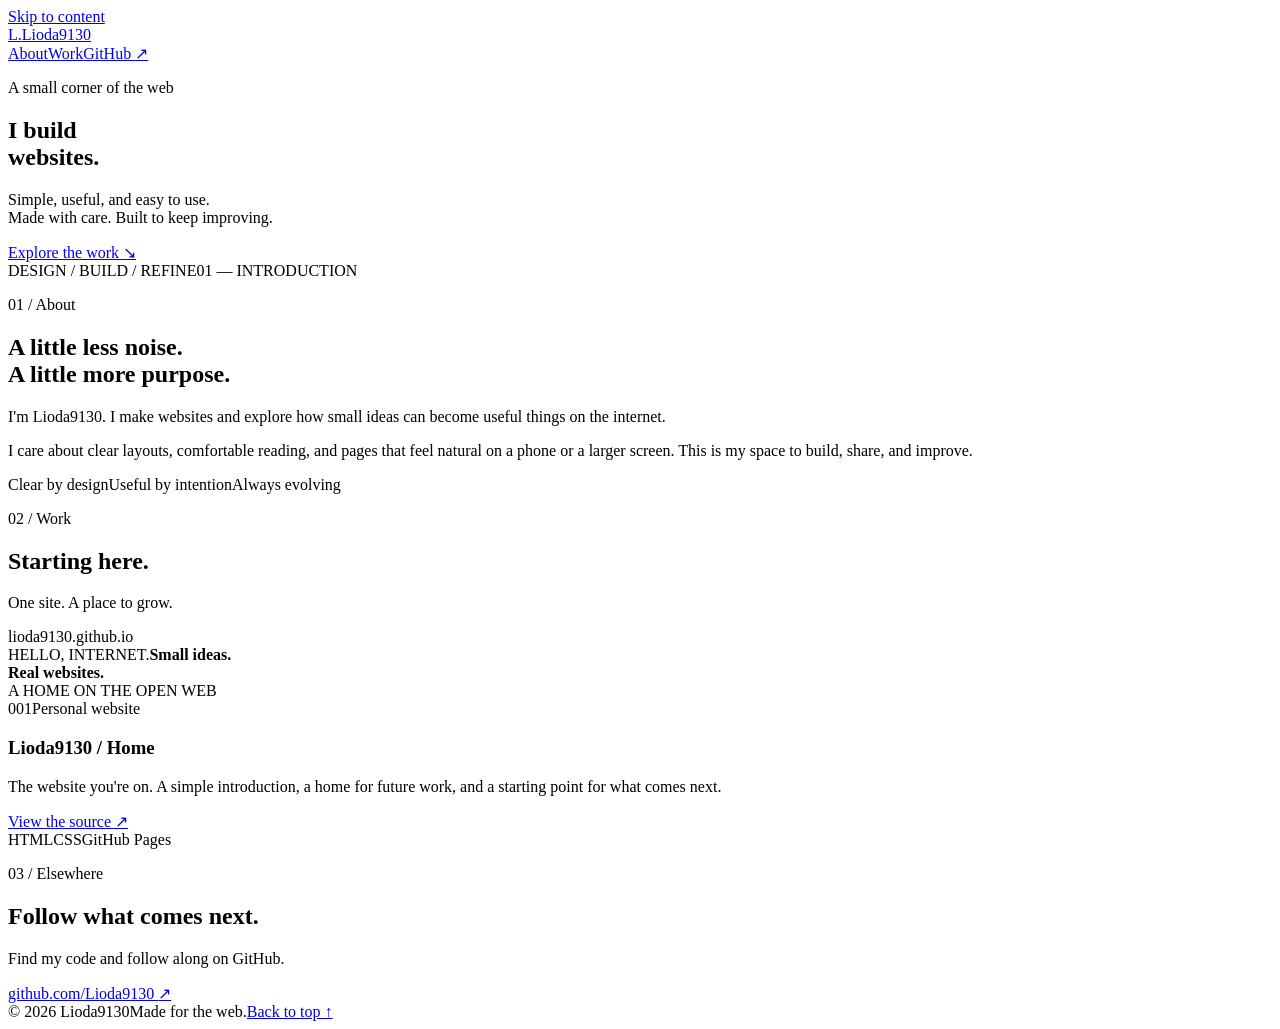
==== docs/index.html @ 0ebde5b3 "feat: launch Lioda9130 personal website" ====
<!doctype html>
<html lang="en">
<head>
  <meta charset="utf-8">
  <meta name="viewport" content="width=device-width, initial-scale=1">
  <title>Lioda9130 — I build websites.</title>
  <meta name="description" content="Lioda9130 builds simple, useful websites. A personal space for web projects, thoughtful design, and things made for the open web.">
  <meta name="robots" content="index, follow">
  <meta name="theme-color" content="#f5f3eb">
  <link rel="canonical" href="https://lioda9130.github.io/">
  <link rel="icon" href="/favicon.svg" type="image/svg+xml">
  <link rel="stylesheet" href="/styles.css">
  <meta property="og:type" content="website">
  <meta property="og:title" content="Lioda9130 — I build websites.">
  <meta property="og:description" content="Simple, useful, and easy to use. A personal space for things made for the web.">
  <meta property="og:url" content="https://lioda9130.github.io/">
  <meta property="og:site_name" content="Lioda9130">
  <meta name="twitter:card" content="summary">
  <script type="application/ld+json">
  {"@context":"https://schema.org","@graph":[{"@type":"WebSite","@id":"https://lioda9130.github.io/#website","url":"https://lioda9130.github.io/","name":"Lioda9130","description":"Simple, useful websites by Lioda9130.","inLanguage":"en","author":{"@id":"https://lioda9130.github.io/#person"}},{"@type":"Person","@id":"https://lioda9130.github.io/#person","name":"Lioda9130","url":"https://lioda9130.github.io/","sameAs":["https://github.com/Lioda9130"]}]}
  </script>
</head>
<body>
  <a class="skip-link" href="#main">Skip to content</a>
  <header class="site-header wrap">
    <a class="wordmark" href="/" aria-label="Lioda9130 home"><span class="mark" aria-hidden="true">L.</span>Lioda9130</a>
    <nav aria-label="Main navigation"><a href="#about">About</a><a href="#work">Work</a><a href="https://github.com/Lioda9130">GitHub <span aria-hidden="true">↗</span></a></nav>
  </header>
  <main id="main">
    <section class="hero wrap" aria-labelledby="hero-title">
      <p class="eyebrow"><span class="dot" aria-hidden="true"></span>A small corner of the web</p>
      <h1 id="hero-title">I build<br><span>websites.</span></h1>
      <div class="hero-bottom"><p>Simple, useful, and easy to use.<br>Made with care. Built to keep improving.</p><a class="button" href="#work">Explore the work <span aria-hidden="true">↘</span></a></div>
      <div class="hero-note" aria-hidden="true"><span>DESIGN / BUILD / REFINE</span><span>01 — INTRODUCTION</span></div>
    </section>
    <section id="about" class="about wrap section" aria-labelledby="about-title">
      <p class="eyebrow section-label">01 / About</p>
      <div><h2 id="about-title">A little less noise.<br>A little more purpose.</h2><p>I'm Lioda9130. I make websites and explore how small ideas can become useful things on the internet.</p><p>I care about clear layouts, comfortable reading, and pages that feel natural on a phone or a larger screen. This is my space to build, share, and improve.</p><div class="principles"><span>Clear by design</span><span>Useful by intention</span><span>Always evolving</span></div></div>
    </section>
    <section id="work" class="work wrap section" aria-labelledby="work-title">
      <div class="section-heading"><div><p class="eyebrow">02 / Work</p><h2 id="work-title">Starting here.</h2></div><p>One site. A place to grow.</p></div>
      <article class="project">
        <div class="project-art" aria-hidden="true"><div class="mini-browser"><div class="browser-bar"><i></i><i></i><i></i><span>lioda9130.github.io</span></div><div class="mini-content"><span>HELLO, INTERNET.</span><strong>Small ideas.<br>Real websites.</strong><div class="mini-line"></div></div></div><span class="art-caption">A HOME ON THE OPEN WEB</span></div>
        <div class="project-description"><div class="project-meta"><span>001</span><span>Personal website</span></div><h3>Lioda9130 / Home</h3><p>The website you're on. A simple introduction, a home for future work, and a starting point for what comes next.</p><a class="text-link" href="https://github.com/Lioda9130/lioda9130.github.io">View the source <span aria-hidden="true">↗</span></a><div class="tags"><span>HTML</span><span>CSS</span><span>GitHub Pages</span></div></div>
      </article>
    </section>
    <section class="outro wrap section" aria-labelledby="outro-title"><p class="eyebrow">03 / Elsewhere</p><div><h2 id="outro-title">Follow what comes next.</h2><p>Find my code and follow along on GitHub.</p><a class="text-link" href="https://github.com/Lioda9130">github.com/Lioda9130 <span aria-hidden="true">↗</span></a></div></section>
  </main>
  <footer class="wrap"><span>© 2026 Lioda9130</span><span>Made for the web.</span><a href="#main">Back to top ↑</a></footer>
</body>
</html>
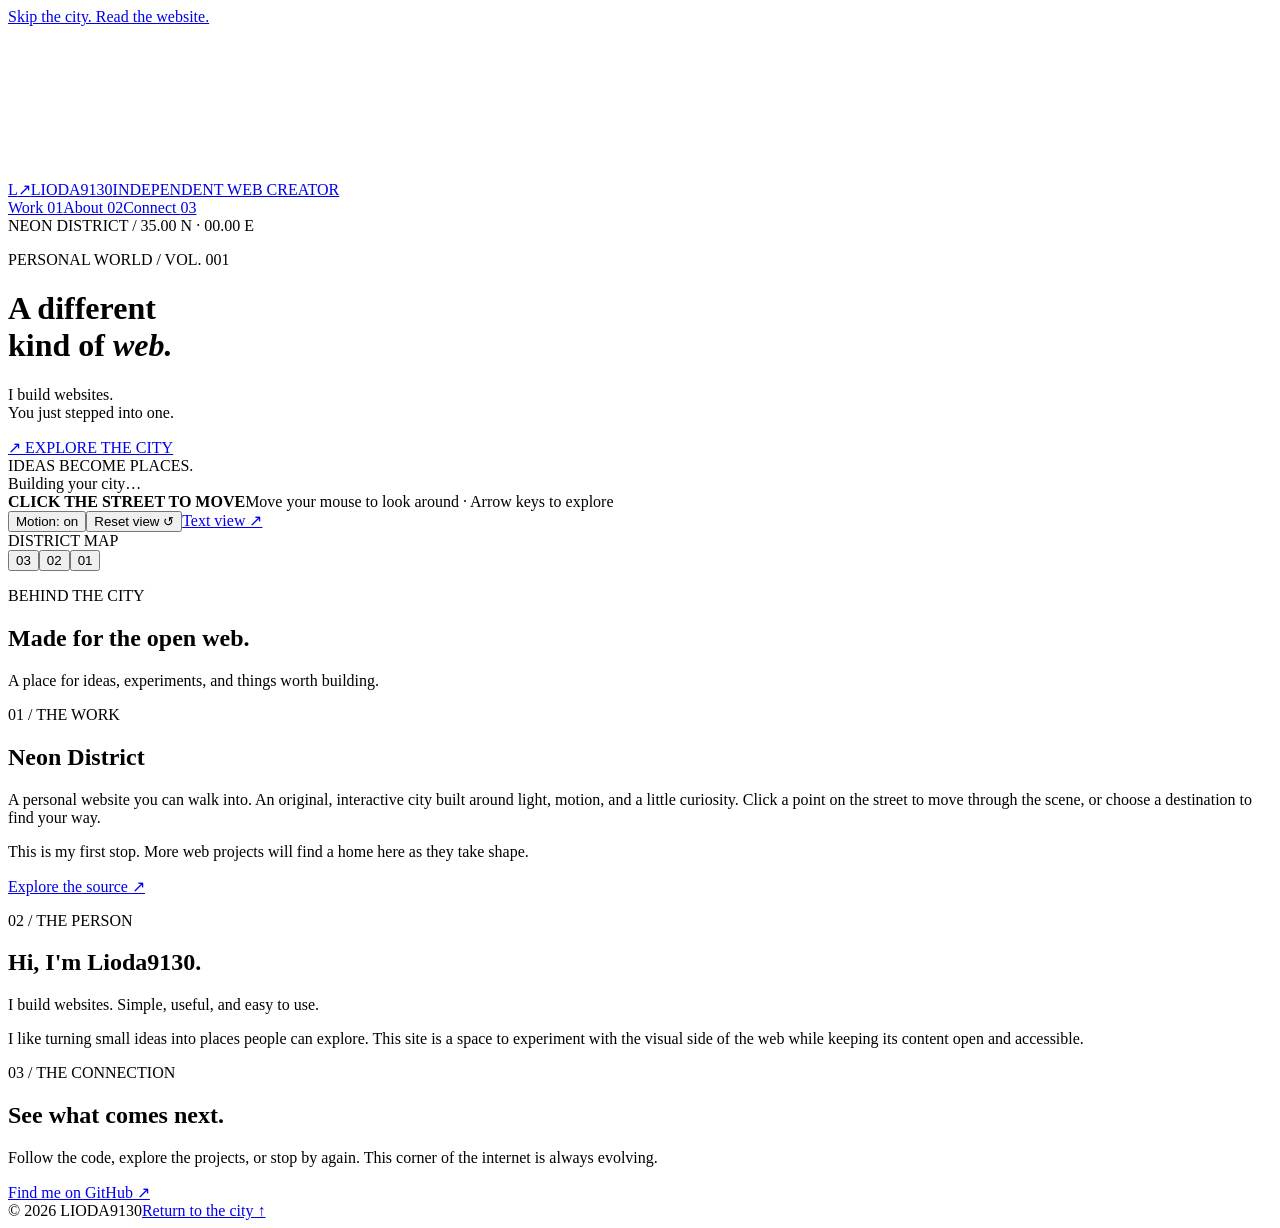
==== commit 68a9d191: "feat: create interactive cyberpunk city experience" ====
--- a/docs/index.html
+++ b/docs/index.html
@@ -3,49 +3,50 @@
 <head>
   <meta charset="utf-8">
   <meta name="viewport" content="width=device-width, initial-scale=1">
-  <title>Lioda9130 — I build websites.</title>
-  <meta name="description" content="Lioda9130 builds simple, useful websites. A personal space for web projects, thoughtful design, and things made for the open web.">
+  <title>Lioda9130 — A different kind of web.</title>
+  <meta name="description" content="Enter Neon District, an interactive cyberpunk city by Lioda9130. Explore the streets, discover my work, and meet the person building for the web.">
   <meta name="robots" content="index, follow">
-  <meta name="theme-color" content="#f5f3eb">
+  <meta name="theme-color" content="#050711">
   <link rel="canonical" href="https://lioda9130.github.io/">
   <link rel="icon" href="/favicon.svg" type="image/svg+xml">
   <link rel="stylesheet" href="/styles.css">
   <meta property="og:type" content="website">
-  <meta property="og:title" content="Lioda9130 — I build websites.">
-  <meta property="og:description" content="Simple, useful, and easy to use. A personal space for things made for the web.">
+  <meta property="og:title" content="Lioda9130 — Neon District">
+  <meta property="og:description" content="A different kind of web. Step into an interactive neon city.">
   <meta property="og:url" content="https://lioda9130.github.io/">
   <meta property="og:site_name" content="Lioda9130">
   <meta name="twitter:card" content="summary">
-  <script type="application/ld+json">
-  {"@context":"https://schema.org","@graph":[{"@type":"WebSite","@id":"https://lioda9130.github.io/#website","url":"https://lioda9130.github.io/","name":"Lioda9130","description":"Simple, useful websites by Lioda9130.","inLanguage":"en","author":{"@id":"https://lioda9130.github.io/#person"}},{"@type":"Person","@id":"https://lioda9130.github.io/#person","name":"Lioda9130","url":"https://lioda9130.github.io/","sameAs":["https://github.com/Lioda9130"]}]}
-  </script>
+  <script type="application/ld+json">{"@context":"https://schema.org","@graph":[{"@type":"WebSite","@id":"https://lioda9130.github.io/#website","url":"https://lioda9130.github.io/","name":"Lioda9130","description":"An interactive city and personal website by Lioda9130.","inLanguage":"en","author":{"@id":"https://lioda9130.github.io/#person"}},{"@type":"Person","@id":"https://lioda9130.github.io/#person","name":"Lioda9130","url":"https://lioda9130.github.io/","sameAs":["https://github.com/Lioda9130"]}]}</script>
 </head>
 <body>
-  <a class="skip-link" href="#main">Skip to content</a>
-  <header class="site-header wrap">
-    <a class="wordmark" href="/" aria-label="Lioda9130 home"><span class="mark" aria-hidden="true">L.</span>Lioda9130</a>
-    <nav aria-label="Main navigation"><a href="#about">About</a><a href="#work">Work</a><a href="https://github.com/Lioda9130">GitHub <span aria-hidden="true">↗</span></a></nav>
-  </header>
-  <main id="main">
-    <section class="hero wrap" aria-labelledby="hero-title">
-      <p class="eyebrow"><span class="dot" aria-hidden="true"></span>A small corner of the web</p>
-      <h1 id="hero-title">I build<br><span>websites.</span></h1>
-      <div class="hero-bottom"><p>Simple, useful, and easy to use.<br>Made with care. Built to keep improving.</p><a class="button" href="#work">Explore the work <span aria-hidden="true">↘</span></a></div>
-      <div class="hero-note" aria-hidden="true"><span>DESIGN / BUILD / REFINE</span><span>01 — INTRODUCTION</span></div>
-    </section>
-    <section id="about" class="about wrap section" aria-labelledby="about-title">
-      <p class="eyebrow section-label">01 / About</p>
-      <div><h2 id="about-title">A little less noise.<br>A little more purpose.</h2><p>I'm Lioda9130. I make websites and explore how small ideas can become useful things on the internet.</p><p>I care about clear layouts, comfortable reading, and pages that feel natural on a phone or a larger screen. This is my space to build, share, and improve.</p><div class="principles"><span>Clear by design</span><span>Useful by intention</span><span>Always evolving</span></div></div>
-    </section>
-    <section id="work" class="work wrap section" aria-labelledby="work-title">
-      <div class="section-heading"><div><p class="eyebrow">02 / Work</p><h2 id="work-title">Starting here.</h2></div><p>One site. A place to grow.</p></div>
-      <article class="project">
-        <div class="project-art" aria-hidden="true"><div class="mini-browser"><div class="browser-bar"><i></i><i></i><i></i><span>lioda9130.github.io</span></div><div class="mini-content"><span>HELLO, INTERNET.</span><strong>Small ideas.<br>Real websites.</strong><div class="mini-line"></div></div></div><span class="art-caption">A HOME ON THE OPEN WEB</span></div>
-        <div class="project-description"><div class="project-meta"><span>001</span><span>Personal website</span></div><h3>Lioda9130 / Home</h3><p>The website you're on. A simple introduction, a home for future work, and a starting point for what comes next.</p><a class="text-link" href="https://github.com/Lioda9130/lioda9130.github.io">View the source <span aria-hidden="true">↗</span></a><div class="tags"><span>HTML</span><span>CSS</span><span>GitHub Pages</span></div></div>
-      </article>
-    </section>
-    <section class="outro wrap section" aria-labelledby="outro-title"><p class="eyebrow">03 / Elsewhere</p><div><h2 id="outro-title">Follow what comes next.</h2><p>Find my code and follow along on GitHub.</p><a class="text-link" href="https://github.com/Lioda9130">github.com/Lioda9130 <span aria-hidden="true">↗</span></a></div></section>
+  <a class="skip-link" href="#content">Skip the city. Read the website.</a>
+  <div class="experience" id="experience">
+    <canvas id="city" aria-label="Interactive neon city. Click the street to move, or use the destination buttons." tabindex="0" aria-describedby="controls-help"></canvas>
+    <div class="atmosphere" aria-hidden="true"></div>
+    <header class="site-header">
+      <a class="wordmark" href="/" aria-label="Lioda9130 home"><span class="brand-symbol" aria-hidden="true">L<span>↗</span></span>LIODA9130<span class="brand-caption">INDEPENDENT WEB CREATOR</span></a>
+      <nav aria-label="Main navigation"><a href="#work" data-destination="work">Work <span>01</span></a><a href="#about" data-destination="about">About <span>02</span></a><a href="#connect" data-destination="connect">Connect <span>03</span></a></nav>
+    </header>
+    <div class="coordinates" aria-hidden="true"><span class="live-dot"></span> NEON DISTRICT <span class="coord-divider">/</span> <span id="coordinates">35.00 N · 00.00 E</span></div>
+    <div class="intro" id="intro"><p class="eyebrow">PERSONAL WORLD / VOL. 001</p><h1>A different<br>kind of <em>web.</em></h1><p class="intro-copy">I build websites.<br>You just stepped into one.</p><a class="enter-link" href="#work" data-destination="work"><span class="round-arrow" aria-hidden="true">↗</span> EXPLORE THE CITY</a></div>
+    <div class="world-markers" id="world-markers" aria-label="City destinations"></div>
+    <div class="side-label" aria-hidden="true">IDEAS BECOME PLACES.</div>
+    <div class="travel-status" id="travel-status" role="status" aria-live="polite">Building your city…</div>
+    <div class="bottom-bar">
+      <div class="controls-help" id="controls-help"><span class="mouse-icon" aria-hidden="true"></span><div><strong>CLICK THE STREET TO MOVE</strong><span>Move your mouse to look around · Arrow keys to explore</span></div></div>
+      <div class="experience-controls"><button id="motion-toggle" type="button" aria-pressed="false">Motion: on</button><button id="reset-view" type="button">Reset view ↺</button><a href="#content">Text view ↗</a></div>
+    </div>
+    <div class="minimap" aria-label="City map"><span class="map-title">DISTRICT MAP</span><div class="map-road"><span id="map-player" class="map-player" aria-hidden="true"></span><button data-destination="connect" class="map-point point-connect" aria-label="Travel to Connect">03</button><button data-destination="about" class="map-point point-about" aria-label="Travel to About">02</button><button data-destination="work" class="map-point point-work" aria-label="Travel to Work">01</button></div></div>
+  </div>
+  <main id="content" class="text-content" tabindex="-1">
+    <div class="text-heading"><p class="eyebrow">BEHIND THE CITY</p><h2>Made for the open web.</h2><p>A place for ideas, experiments, and things worth building.</p></div>
+    <section id="work"><p class="eyebrow">01 / THE WORK</p><h2>Neon District</h2><p>A personal website you can walk into. An original, interactive city built around light, motion, and a little curiosity. Click a point on the street to move through the scene, or choose a destination to find your way.</p><p>This is my first stop. More web projects will find a home here as they take shape.</p><a class="text-link" href="https://github.com/Lioda9130/lioda9130.github.io">Explore the source ↗</a></section>
+    <section id="about"><p class="eyebrow">02 / THE PERSON</p><h2>Hi, I'm Lioda9130.</h2><p>I build websites. Simple, useful, and easy to use.</p><p>I like turning small ideas into places people can explore. This site is a space to experiment with the visual side of the web while keeping its content open and accessible.</p></section>
+    <section id="connect"><p class="eyebrow">03 / THE CONNECTION</p><h2>See what comes next.</h2><p>Follow the code, explore the projects, or stop by again. This corner of the internet is always evolving.</p><a class="text-link" href="https://github.com/Lioda9130">Find me on GitHub ↗</a></section>
+    <footer><span>© 2026 LIODA9130</span><a href="#experience">Return to the city ↑</a></footer>
   </main>
-  <footer class="wrap"><span>© 2026 Lioda9130</span><span>Made for the web.</span><a href="#main">Back to top ↑</a></footer>
+  <dialog id="destination-dialog" aria-labelledby="dialog-title"><button class="dialog-close" id="close-dialog" aria-label="Close destination">×</button><p class="eyebrow" id="dialog-number"></p><h2 id="dialog-title"></h2><div id="dialog-copy"></div><button class="continue-button" id="continue-exploring">Keep exploring <span aria-hidden="true">↗</span></button></dialog>
+  <noscript><p class="noscript-note">The interactive city needs JavaScript. All introductions and links are available below.</p></noscript>
+  <script type="module" src="/app.js"></script>
 </body>
-</html>
+</html>
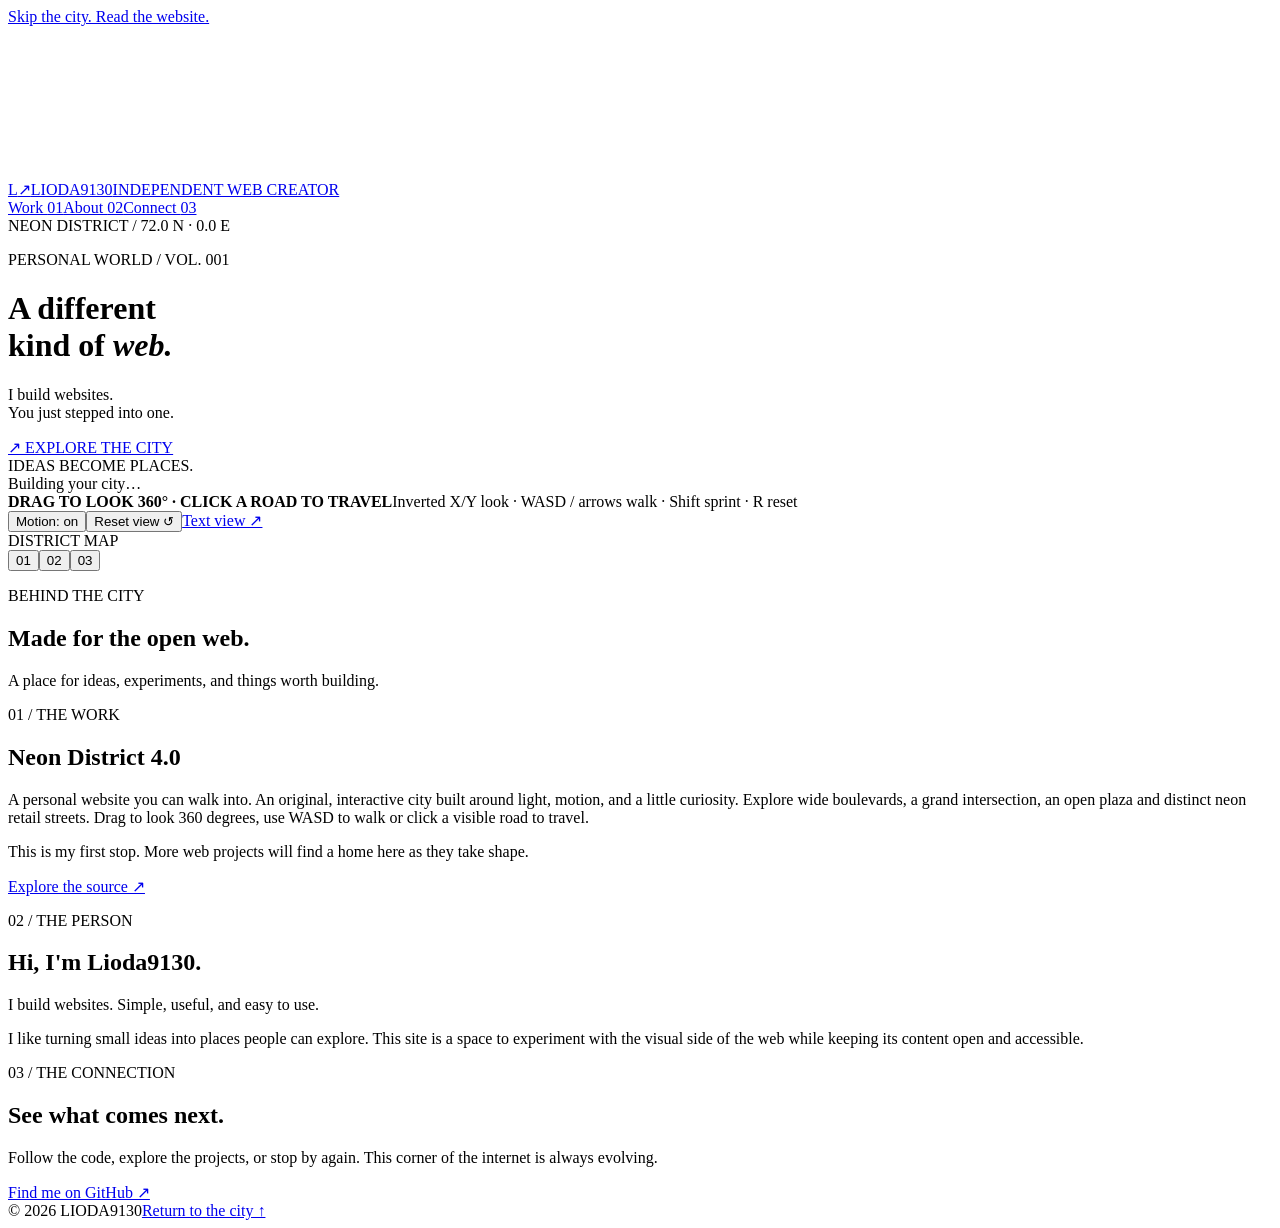
==== commit b7eae0c8: "Install Neon District 4 with GLB city models and free exploration" ====
--- a/docs/index.html
+++ b/docs/index.html
@@ -4,12 +4,12 @@
   <meta charset="utf-8">
   <meta name="viewport" content="width=device-width, initial-scale=1">
   <title>Lioda9130 — A different kind of web.</title>
-  <meta name="description" content="Enter Neon District, an interactive cyberpunk city by Lioda9130. Explore the streets, discover my work, and meet the person building for the web.">
+  <meta name="description" content="Enter Neon District, a living blue-hour cyberpunk city by Lioda9130. Explore the streets, discover my work, and meet the person building for the web.">
   <meta name="robots" content="index, follow">
   <meta name="theme-color" content="#050711">
   <link rel="canonical" href="https://lioda9130.github.io/">
   <link rel="icon" href="/favicon.svg" type="image/svg+xml">
-  <link rel="stylesheet" href="/styles.css">
+  <link rel="stylesheet" href="/styles.css?v=nd4">
   <meta property="og:type" content="website">
   <meta property="og:title" content="Lioda9130 — Neon District">
   <meta property="og:description" content="A different kind of web. Step into an interactive neon city.">
@@ -21,32 +21,32 @@
 <body>
   <a class="skip-link" href="#content">Skip the city. Read the website.</a>
   <div class="experience" id="experience">
-    <canvas id="city" aria-label="Interactive neon city. Click the street to move, or use the destination buttons." tabindex="0" aria-describedby="controls-help"></canvas>
+    <canvas id="city" aria-label="Interactive neon city. Drag to look around, click roads to move, or use destination buttons." tabindex="0" aria-describedby="controls-help"></canvas>
     <div class="atmosphere" aria-hidden="true"></div>
     <header class="site-header">
       <a class="wordmark" href="/" aria-label="Lioda9130 home"><span class="brand-symbol" aria-hidden="true">L<span>↗</span></span>LIODA9130<span class="brand-caption">INDEPENDENT WEB CREATOR</span></a>
       <nav aria-label="Main navigation"><a href="#work" data-destination="work">Work <span>01</span></a><a href="#about" data-destination="about">About <span>02</span></a><a href="#connect" data-destination="connect">Connect <span>03</span></a></nav>
     </header>
-    <div class="coordinates" aria-hidden="true"><span class="live-dot"></span> NEON DISTRICT <span class="coord-divider">/</span> <span id="coordinates">35.00 N · 00.00 E</span></div>
+    <div class="coordinates" aria-hidden="true"><span class="live-dot"></span> NEON DISTRICT <span class="coord-divider">/</span> <span id="coordinates">72.0 N · 0.0 E</span></div>
     <div class="intro" id="intro"><p class="eyebrow">PERSONAL WORLD / VOL. 001</p><h1>A different<br>kind of <em>web.</em></h1><p class="intro-copy">I build websites.<br>You just stepped into one.</p><a class="enter-link" href="#work" data-destination="work"><span class="round-arrow" aria-hidden="true">↗</span> EXPLORE THE CITY</a></div>
     <div class="world-markers" id="world-markers" aria-label="City destinations"></div>
     <div class="side-label" aria-hidden="true">IDEAS BECOME PLACES.</div>
     <div class="travel-status" id="travel-status" role="status" aria-live="polite">Building your city…</div>
     <div class="bottom-bar">
-      <div class="controls-help" id="controls-help"><span class="mouse-icon" aria-hidden="true"></span><div><strong>CLICK THE STREET TO MOVE</strong><span>Move your mouse to look around · Arrow keys to explore</span></div></div>
+      <div class="controls-help" id="controls-help"><span class="mouse-icon" aria-hidden="true"></span><div><strong>DRAG TO LOOK 360° · CLICK A ROAD TO TRAVEL</strong><span>Inverted X/Y look · WASD / arrows walk · Shift sprint · R reset</span></div></div>
       <div class="experience-controls"><button id="motion-toggle" type="button" aria-pressed="false">Motion: on</button><button id="reset-view" type="button">Reset view ↺</button><a href="#content">Text view ↗</a></div>
     </div>
-    <div class="minimap" aria-label="City map"><span class="map-title">DISTRICT MAP</span><div class="map-road"><span id="map-player" class="map-player" aria-hidden="true"></span><button data-destination="connect" class="map-point point-connect" aria-label="Travel to Connect">03</button><button data-destination="about" class="map-point point-about" aria-label="Travel to About">02</button><button data-destination="work" class="map-point point-work" aria-label="Travel to Work">01</button></div></div>
+    <div class="minimap" aria-label="City map"><span class="map-title">DISTRICT MAP</span><div class="map-grid"><span id="map-player" class="map-player" aria-hidden="true"></span><button data-destination="work" class="map-point point-work" aria-label="Travel to Work">01</button><button data-destination="about" class="map-point point-about" aria-label="Travel to About">02</button><button data-destination="connect" class="map-point point-connect" aria-label="Travel to Connect">03</button></div></div>
   </div>
   <main id="content" class="text-content" tabindex="-1">
     <div class="text-heading"><p class="eyebrow">BEHIND THE CITY</p><h2>Made for the open web.</h2><p>A place for ideas, experiments, and things worth building.</p></div>
-    <section id="work"><p class="eyebrow">01 / THE WORK</p><h2>Neon District</h2><p>A personal website you can walk into. An original, interactive city built around light, motion, and a little curiosity. Click a point on the street to move through the scene, or choose a destination to find your way.</p><p>This is my first stop. More web projects will find a home here as they take shape.</p><a class="text-link" href="https://github.com/Lioda9130/lioda9130.github.io">Explore the source ↗</a></section>
+    <section id="work"><p class="eyebrow">01 / THE WORK</p><h2>Neon District 4.0</h2><p>A personal website you can walk into. An original, interactive city built around light, motion, and a little curiosity. Explore wide boulevards, a grand intersection, an open plaza and distinct neon retail streets. Drag to look 360 degrees, use WASD to walk or click a visible road to travel.</p><p>This is my first stop. More web projects will find a home here as they take shape.</p><a class="text-link" href="https://github.com/Lioda9130/lioda9130.github.io">Explore the source ↗</a></section>
     <section id="about"><p class="eyebrow">02 / THE PERSON</p><h2>Hi, I'm Lioda9130.</h2><p>I build websites. Simple, useful, and easy to use.</p><p>I like turning small ideas into places people can explore. This site is a space to experiment with the visual side of the web while keeping its content open and accessible.</p></section>
     <section id="connect"><p class="eyebrow">03 / THE CONNECTION</p><h2>See what comes next.</h2><p>Follow the code, explore the projects, or stop by again. This corner of the internet is always evolving.</p><a class="text-link" href="https://github.com/Lioda9130">Find me on GitHub ↗</a></section>
     <footer><span>© 2026 LIODA9130</span><a href="#experience">Return to the city ↑</a></footer>
   </main>
   <dialog id="destination-dialog" aria-labelledby="dialog-title"><button class="dialog-close" id="close-dialog" aria-label="Close destination">×</button><p class="eyebrow" id="dialog-number"></p><h2 id="dialog-title"></h2><div id="dialog-copy"></div><button class="continue-button" id="continue-exploring">Keep exploring <span aria-hidden="true">↗</span></button></dialog>
   <noscript><p class="noscript-note">The interactive city needs JavaScript. All introductions and links are available below.</p></noscript>
-  <script type="module" src="/app.js"></script>
+  <script type="module" src="/app.js?v=nd4"></script>
 </body>
-</html>+</html>
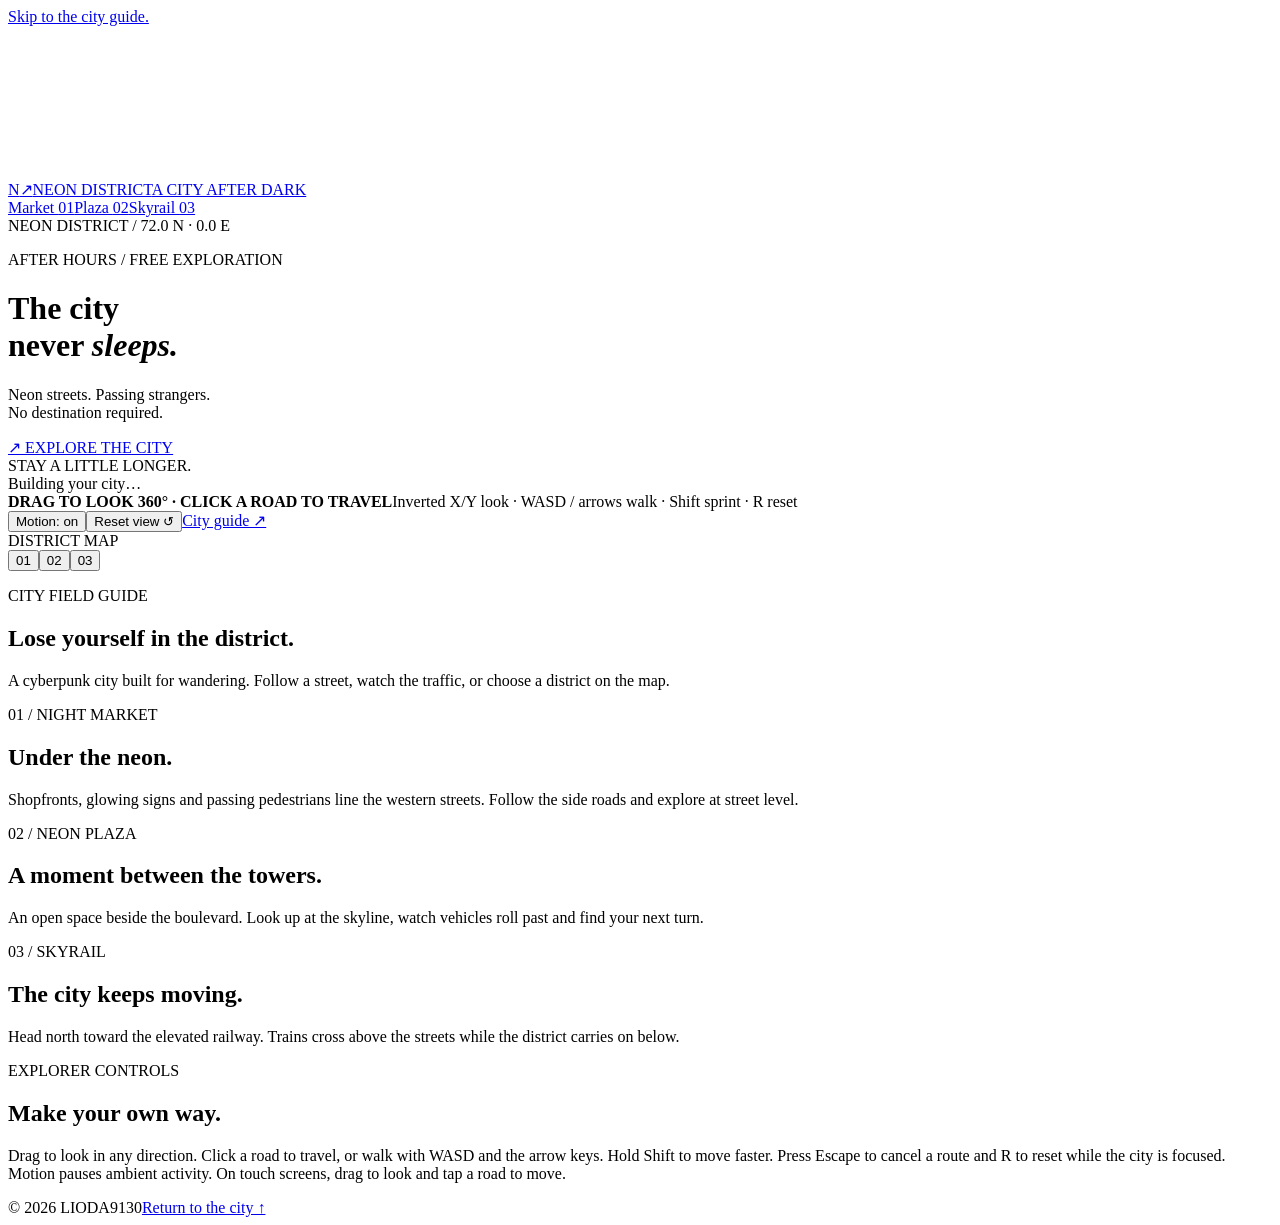
==== commit c2940a05: "Reframe Neon District as a nighttime city exploration experience" ====
--- a/docs/index.html
+++ b/docs/index.html
@@ -3,50 +3,51 @@
 <head>
   <meta charset="utf-8">
   <meta name="viewport" content="width=device-width, initial-scale=1">
-  <title>Lioda9130 — A different kind of web.</title>
-  <meta name="description" content="Enter Neon District, a living blue-hour cyberpunk city by Lioda9130. Explore the streets, discover my work, and meet the person building for the web.">
+  <title>Neon District — Explore the cyberpunk city.</title>
+  <meta name="description" content="Explore Neon District, an interactive cyberpunk city by Lioda9130. Walk neon streets, watch passing traffic, and discover the city at your own pace.">
   <meta name="robots" content="index, follow">
   <meta name="theme-color" content="#050711">
   <link rel="canonical" href="https://lioda9130.github.io/">
   <link rel="icon" href="/favicon.svg" type="image/svg+xml">
-  <link rel="stylesheet" href="/styles.css?v=nd4">
+  <link rel="stylesheet" href="/styles.css?v=city-night">
   <meta property="og:type" content="website">
-  <meta property="og:title" content="Lioda9130 — Neon District">
-  <meta property="og:description" content="A different kind of web. Step into an interactive neon city.">
+  <meta property="og:title" content="Neon District — A city after dark">
+  <meta property="og:description" content="Walk the neon streets. Explore a city that never sleeps.">
   <meta property="og:url" content="https://lioda9130.github.io/">
-  <meta property="og:site_name" content="Lioda9130">
+  <meta property="og:site_name" content="Neon District">
   <meta name="twitter:card" content="summary">
-  <script type="application/ld+json">{"@context":"https://schema.org","@graph":[{"@type":"WebSite","@id":"https://lioda9130.github.io/#website","url":"https://lioda9130.github.io/","name":"Lioda9130","description":"An interactive city and personal website by Lioda9130.","inLanguage":"en","author":{"@id":"https://lioda9130.github.io/#person"}},{"@type":"Person","@id":"https://lioda9130.github.io/#person","name":"Lioda9130","url":"https://lioda9130.github.io/","sameAs":["https://github.com/Lioda9130"]}]}</script>
+  <script type="application/ld+json">{"@context":"https://schema.org","@graph":[{"@type":"WebSite","@id":"https://lioda9130.github.io/#website","url":"https://lioda9130.github.io/","name":"Neon District","description":"An interactive cyberpunk city to explore on foot.","inLanguage":"en","author":{"@id":"https://lioda9130.github.io/#person"}},{"@type":"Person","@id":"https://lioda9130.github.io/#person","name":"Lioda9130","url":"https://lioda9130.github.io/","sameAs":["https://github.com/Lioda9130"]}]}</script>
 </head>
 <body>
-  <a class="skip-link" href="#content">Skip the city. Read the website.</a>
+  <a class="skip-link" href="#content">Skip to the city guide.</a>
   <div class="experience" id="experience">
     <canvas id="city" aria-label="Interactive neon city. Drag to look around, click roads to move, or use destination buttons." tabindex="0" aria-describedby="controls-help"></canvas>
     <div class="atmosphere" aria-hidden="true"></div>
     <header class="site-header">
-      <a class="wordmark" href="/" aria-label="Lioda9130 home"><span class="brand-symbol" aria-hidden="true">L<span>↗</span></span>LIODA9130<span class="brand-caption">INDEPENDENT WEB CREATOR</span></a>
-      <nav aria-label="Main navigation"><a href="#work" data-destination="work">Work <span>01</span></a><a href="#about" data-destination="about">About <span>02</span></a><a href="#connect" data-destination="connect">Connect <span>03</span></a></nav>
+      <a class="wordmark" href="/" aria-label="Neon District home"><span class="brand-symbol" aria-hidden="true">N<span>↗</span></span>NEON DISTRICT<span class="brand-caption">A CITY AFTER DARK</span></a>
+      <nav aria-label="Main navigation"><a href="#market" data-destination="market">Market <span>01</span></a><a href="#plaza" data-destination="plaza">Plaza <span>02</span></a><a href="#transit" data-destination="transit">Skyrail <span>03</span></a></nav>
     </header>
     <div class="coordinates" aria-hidden="true"><span class="live-dot"></span> NEON DISTRICT <span class="coord-divider">/</span> <span id="coordinates">72.0 N · 0.0 E</span></div>
-    <div class="intro" id="intro"><p class="eyebrow">PERSONAL WORLD / VOL. 001</p><h1>A different<br>kind of <em>web.</em></h1><p class="intro-copy">I build websites.<br>You just stepped into one.</p><a class="enter-link" href="#work" data-destination="work"><span class="round-arrow" aria-hidden="true">↗</span> EXPLORE THE CITY</a></div>
+    <div class="intro" id="intro"><p class="eyebrow">AFTER HOURS / FREE EXPLORATION</p><h1>The city<br>never <em>sleeps.</em></h1><p class="intro-copy">Neon streets. Passing strangers.<br>No destination required.</p><a class="enter-link" href="#experience" id="enter-city"><span class="round-arrow" aria-hidden="true">↗</span> EXPLORE THE CITY</a></div>
     <div class="world-markers" id="world-markers" aria-label="City destinations"></div>
-    <div class="side-label" aria-hidden="true">IDEAS BECOME PLACES.</div>
+    <div class="side-label" aria-hidden="true">STAY A LITTLE LONGER.</div>
     <div class="travel-status" id="travel-status" role="status" aria-live="polite">Building your city…</div>
     <div class="bottom-bar">
       <div class="controls-help" id="controls-help"><span class="mouse-icon" aria-hidden="true"></span><div><strong>DRAG TO LOOK 360° · CLICK A ROAD TO TRAVEL</strong><span>Inverted X/Y look · WASD / arrows walk · Shift sprint · R reset</span></div></div>
-      <div class="experience-controls"><button id="motion-toggle" type="button" aria-pressed="false">Motion: on</button><button id="reset-view" type="button">Reset view ↺</button><a href="#content">Text view ↗</a></div>
+      <div class="experience-controls"><button id="motion-toggle" type="button" aria-pressed="false">Motion: on</button><button id="reset-view" type="button">Reset view ↺</button><a href="#content">City guide ↗</a></div>
     </div>
-    <div class="minimap" aria-label="City map"><span class="map-title">DISTRICT MAP</span><div class="map-grid"><span id="map-player" class="map-player" aria-hidden="true"></span><button data-destination="work" class="map-point point-work" aria-label="Travel to Work">01</button><button data-destination="about" class="map-point point-about" aria-label="Travel to About">02</button><button data-destination="connect" class="map-point point-connect" aria-label="Travel to Connect">03</button></div></div>
+    <div class="minimap" aria-label="City map"><span class="map-title">DISTRICT MAP</span><div class="map-grid"><span id="map-player" class="map-player" aria-hidden="true"></span><button data-destination="market" class="map-point point-work" aria-label="Travel to Night market">01</button><button data-destination="plaza" class="map-point point-about" aria-label="Travel to Neon plaza">02</button><button data-destination="transit" class="map-point point-connect" aria-label="Travel to Skyrail">03</button></div></div>
   </div>
   <main id="content" class="text-content" tabindex="-1">
-    <div class="text-heading"><p class="eyebrow">BEHIND THE CITY</p><h2>Made for the open web.</h2><p>A place for ideas, experiments, and things worth building.</p></div>
-    <section id="work"><p class="eyebrow">01 / THE WORK</p><h2>Neon District 4.0</h2><p>A personal website you can walk into. An original, interactive city built around light, motion, and a little curiosity. Explore wide boulevards, a grand intersection, an open plaza and distinct neon retail streets. Drag to look 360 degrees, use WASD to walk or click a visible road to travel.</p><p>This is my first stop. More web projects will find a home here as they take shape.</p><a class="text-link" href="https://github.com/Lioda9130/lioda9130.github.io">Explore the source ↗</a></section>
-    <section id="about"><p class="eyebrow">02 / THE PERSON</p><h2>Hi, I'm Lioda9130.</h2><p>I build websites. Simple, useful, and easy to use.</p><p>I like turning small ideas into places people can explore. This site is a space to experiment with the visual side of the web while keeping its content open and accessible.</p></section>
-    <section id="connect"><p class="eyebrow">03 / THE CONNECTION</p><h2>See what comes next.</h2><p>Follow the code, explore the projects, or stop by again. This corner of the internet is always evolving.</p><a class="text-link" href="https://github.com/Lioda9130">Find me on GitHub ↗</a></section>
+    <div class="text-heading"><p class="eyebrow">CITY FIELD GUIDE</p><h2>Lose yourself in the district.</h2><p>A cyberpunk city built for wandering. Follow a street, watch the traffic, or choose a district on the map.</p></div>
+    <section id="market"><p class="eyebrow">01 / NIGHT MARKET</p><h2>Under the neon.</h2><p>Shopfronts, glowing signs and passing pedestrians line the western streets. Follow the side roads and explore at street level.</p></section>
+    <section id="plaza"><p class="eyebrow">02 / NEON PLAZA</p><h2>A moment between the towers.</h2><p>An open space beside the boulevard. Look up at the skyline, watch vehicles roll past and find your next turn.</p></section>
+    <section id="transit"><p class="eyebrow">03 / SKYRAIL</p><h2>The city keeps moving.</h2><p>Head north toward the elevated railway. Trains cross above the streets while the district carries on below.</p></section>
+    <section><p class="eyebrow">EXPLORER CONTROLS</p><h2>Make your own way.</h2><p>Drag to look in any direction. Click a road to travel, or walk with WASD and the arrow keys. Hold Shift to move faster. Press Escape to cancel a route and R to reset while the city is focused. Motion pauses ambient activity. On touch screens, drag to look and tap a road to move.</p></section>
     <footer><span>© 2026 LIODA9130</span><a href="#experience">Return to the city ↑</a></footer>
   </main>
   <dialog id="destination-dialog" aria-labelledby="dialog-title"><button class="dialog-close" id="close-dialog" aria-label="Close destination">×</button><p class="eyebrow" id="dialog-number"></p><h2 id="dialog-title"></h2><div id="dialog-copy"></div><button class="continue-button" id="continue-exploring">Keep exploring <span aria-hidden="true">↗</span></button></dialog>
-  <noscript><p class="noscript-note">The interactive city needs JavaScript. All introductions and links are available below.</p></noscript>
-  <script type="module" src="/app.js?v=nd4"></script>
+  <noscript><p class="noscript-note">The interactive city needs JavaScript. The city guide remains available below.</p></noscript>
+  <script type="module" src="/app.js?v=city-night"></script>
 </body>
 </html>
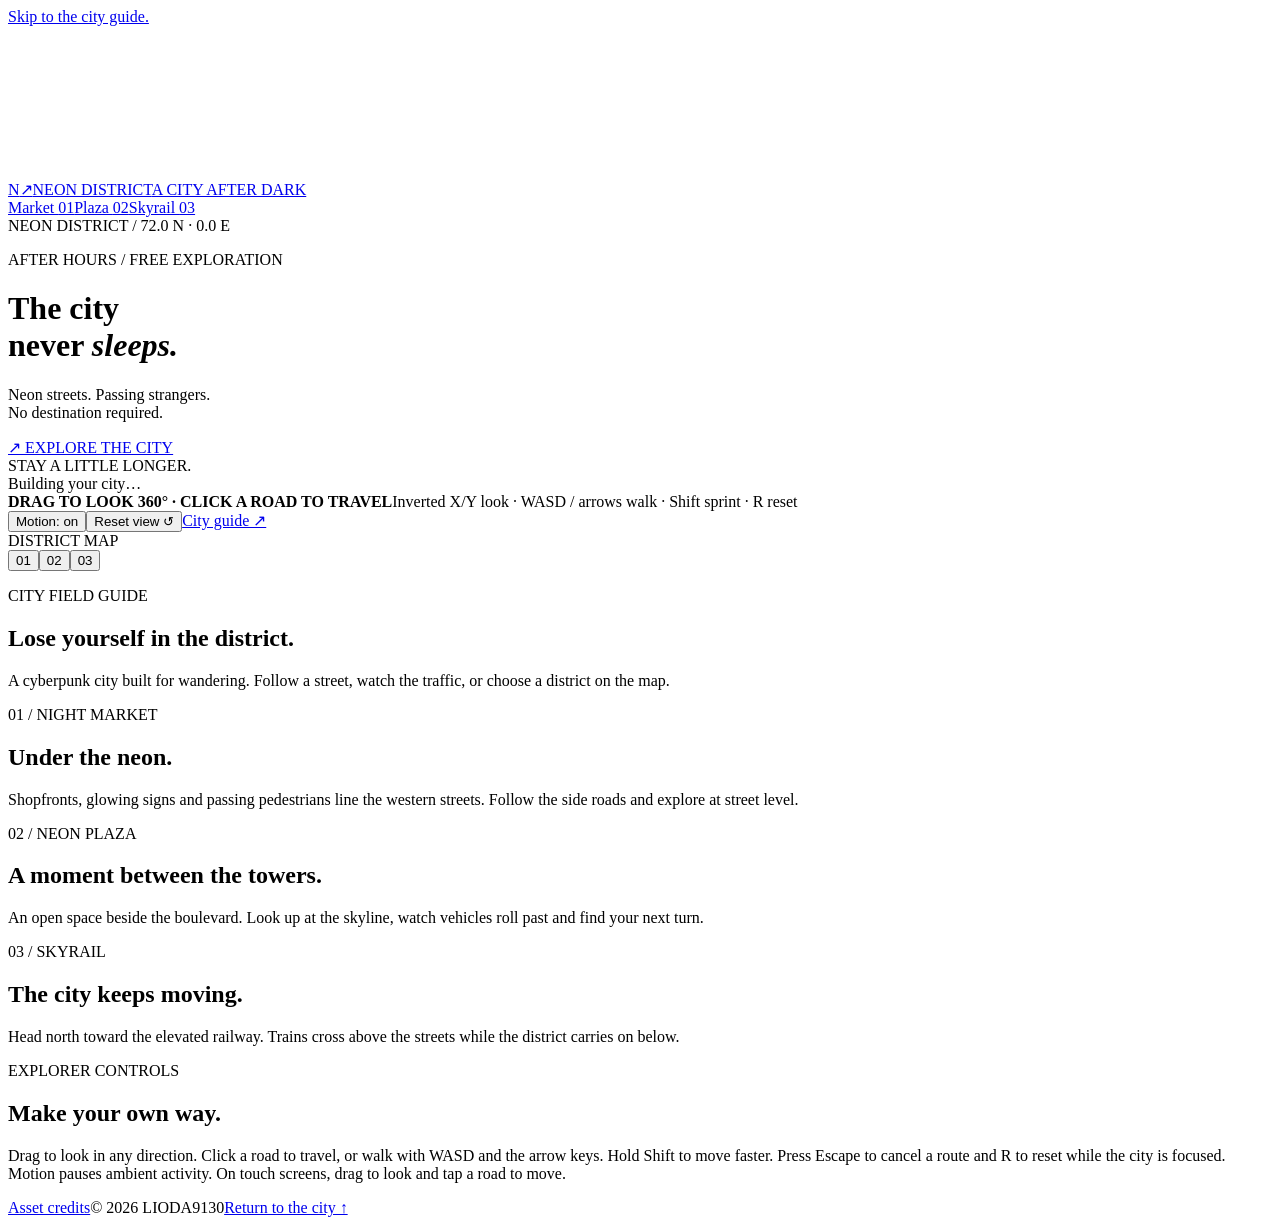
==== commit 4596498b: "Overhaul city architecture, skeletal citizens and nearby detailed traffic" ====
--- a/docs/index.html
+++ b/docs/index.html
@@ -9,7 +9,7 @@
   <meta name="theme-color" content="#050711">
   <link rel="canonical" href="https://lioda9130.github.io/">
   <link rel="icon" href="/favicon.svg" type="image/svg+xml">
-  <link rel="stylesheet" href="/styles.css?v=city-night">
+  <link rel="stylesheet" href="/styles.css?v=realism-6">
   <meta property="og:type" content="website">
   <meta property="og:title" content="Neon District — A city after dark">
   <meta property="og:description" content="Walk the neon streets. Explore a city that never sleeps.">
@@ -44,10 +44,10 @@
     <section id="plaza"><p class="eyebrow">02 / NEON PLAZA</p><h2>A moment between the towers.</h2><p>An open space beside the boulevard. Look up at the skyline, watch vehicles roll past and find your next turn.</p></section>
     <section id="transit"><p class="eyebrow">03 / SKYRAIL</p><h2>The city keeps moving.</h2><p>Head north toward the elevated railway. Trains cross above the streets while the district carries on below.</p></section>
     <section><p class="eyebrow">EXPLORER CONTROLS</p><h2>Make your own way.</h2><p>Drag to look in any direction. Click a road to travel, or walk with WASD and the arrow keys. Hold Shift to move faster. Press Escape to cancel a route and R to reset while the city is focused. Motion pauses ambient activity. On touch screens, drag to look and tap a road to move.</p></section>
-    <footer><span>© 2026 LIODA9130</span><a href="#experience">Return to the city ↑</a></footer>
+    <footer><a href="/credits.html">Asset credits</a><span>© 2026 LIODA9130</span><a href="#experience">Return to the city ↑</a></footer>
   </main>
   <dialog id="destination-dialog" aria-labelledby="dialog-title"><button class="dialog-close" id="close-dialog" aria-label="Close destination">×</button><p class="eyebrow" id="dialog-number"></p><h2 id="dialog-title"></h2><div id="dialog-copy"></div><button class="continue-button" id="continue-exploring">Keep exploring <span aria-hidden="true">↗</span></button></dialog>
   <noscript><p class="noscript-note">The interactive city needs JavaScript. The city guide remains available below.</p></noscript>
-  <script type="module" src="/app.js?v=city-night"></script>
+  <script type="module" src="/app.js?v=realism-6"></script>
 </body>
 </html>
